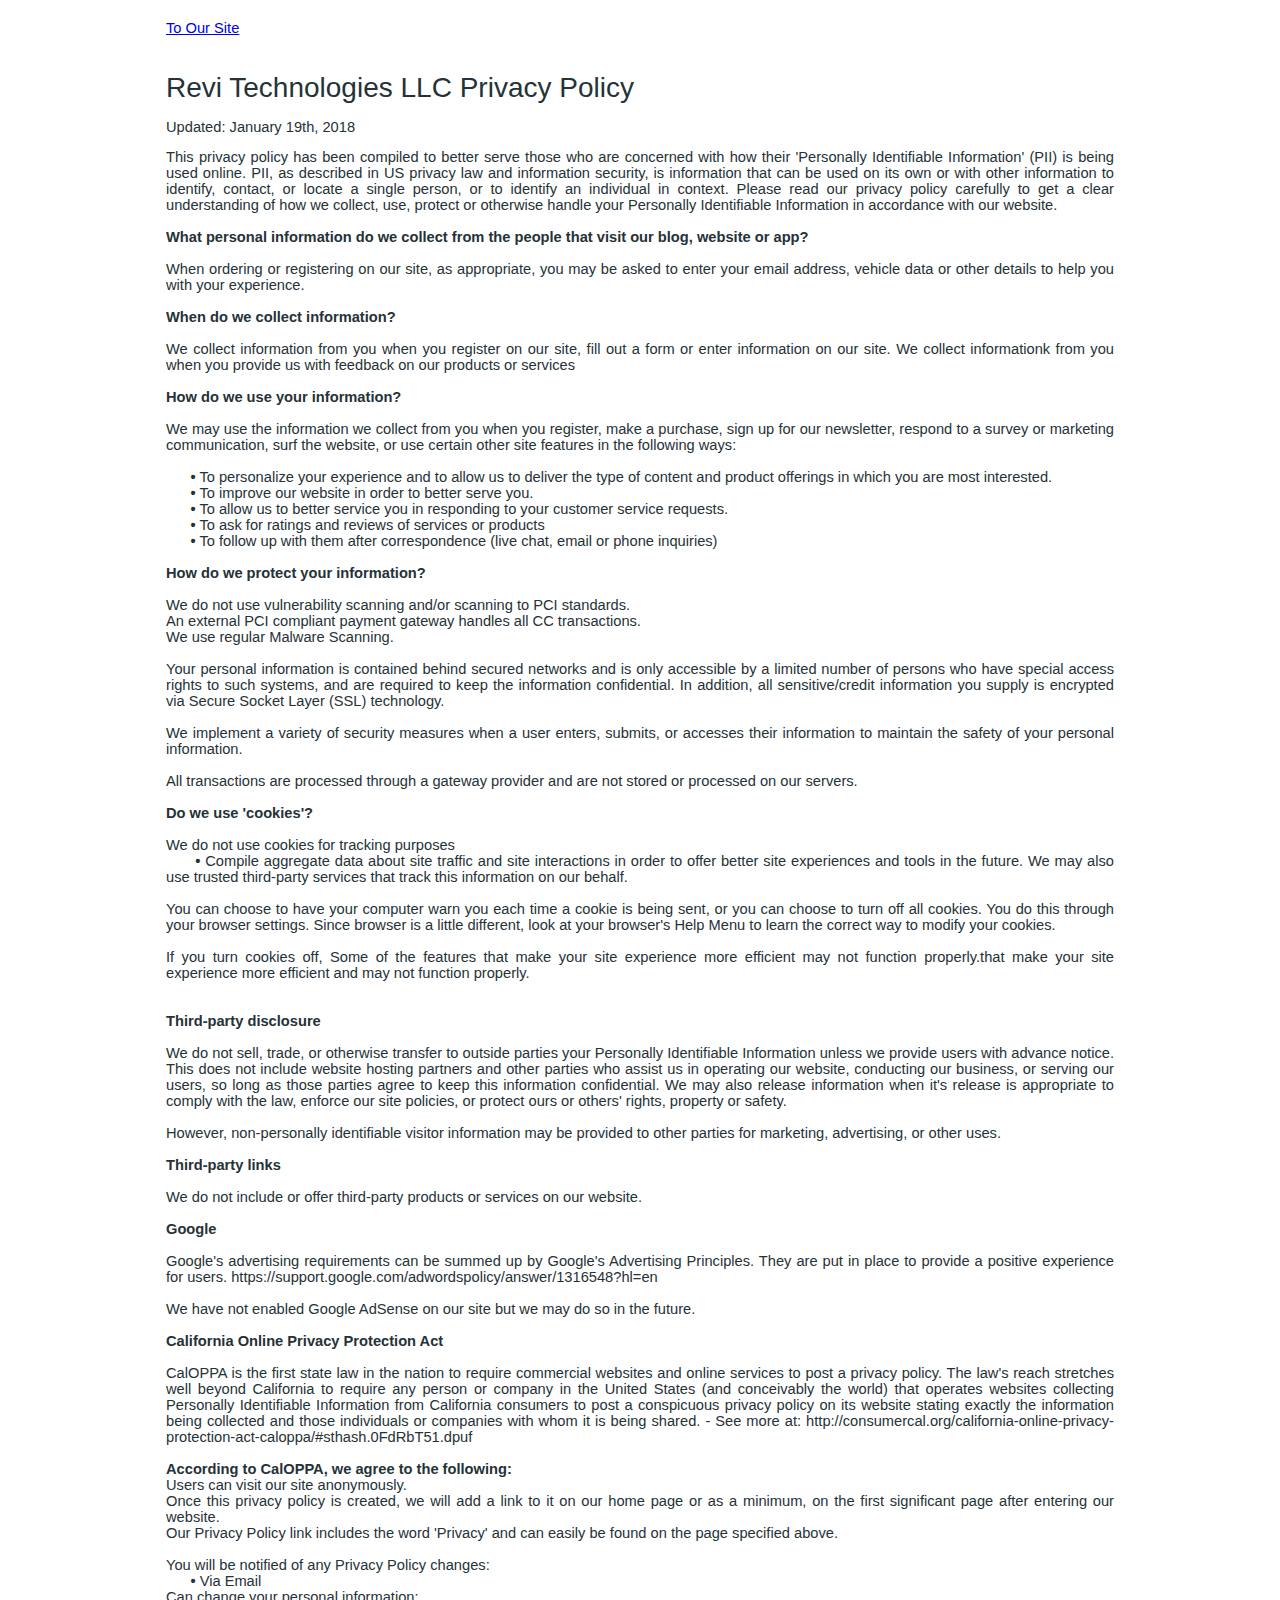
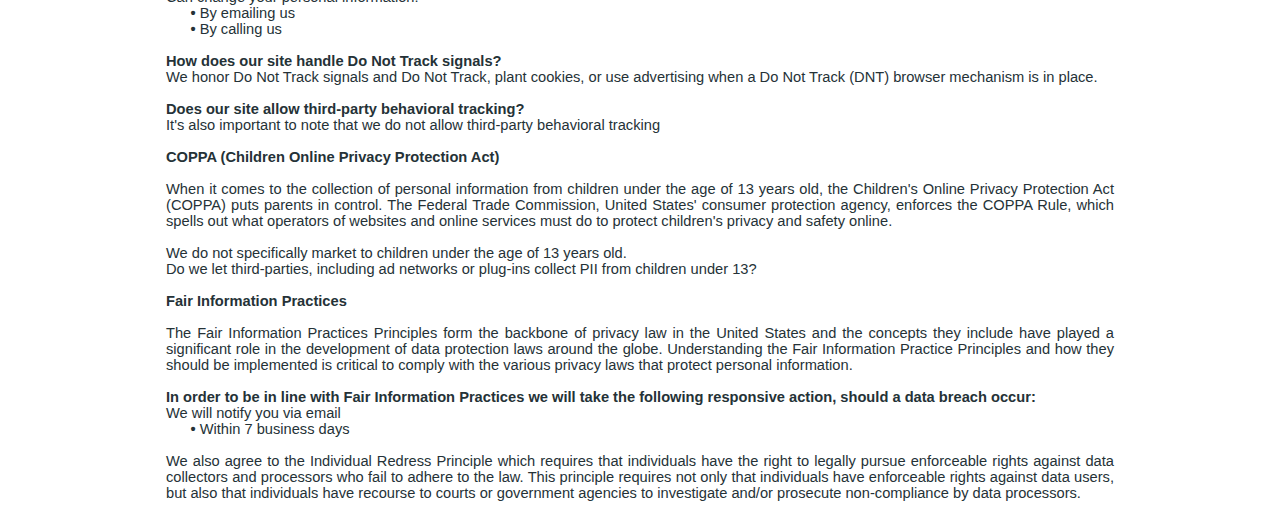
==== privacy/index.html @ 56ca76a8 "Moved privacy to a separate folder structure" ====
<!DOCTYPE html>
<html>
	<head>
    <meta name="viewport" content='width=device-width, initial-scale=1, viewport-fit=cover'>
    <meta http-equiv="Content-Type" content="text/html; charset=utf-8" />
    <link rel="icon" type="image/png" href="src/favicon.ico">
    <title>Our Privacy Policy - Revi Technologies LLC</title>
    <meta name="description" content="A student-founded company operating in Santa Cruz, California that aims to build solutions to the world's data aggregation and visualization problems.">
    <meta prefix="image" property="image" content="./src/preview.png">
    <meta name="author" content="Elton C. Rego">

    <meta name="theme-color" content="#9FD356">
<style>

  html {
    vertical-align: baseline;
    margin: 0px;
    padding: 0px;
    overflow-x: hidden;
  }

  body {
  	font-family: 'Nunito', sans-serif;
  	font-size: 15pt;
  	color: #253237;

    display: flex;
    flex-direction: column;
    justify-content: center;
    align-items: center;
  }

  main {
    width: 75%;
  }

  #ppBody {
    font-family: 'Nunito', sans-serif;
    font-size: 11pt;
    width: 100%;
    margin: 0 auto;
    text-align: justify;
  }

  #ppHeader {
    font-family: 'Nunito', sans-serif;
    font-size: 21pt;
    width: 100%;
    margin: 0 auto;
  }
</style>
</head>
<body>
  <main>
  <div id='ppHeader'>
    <a href="https://revi.tech" style="font-size: 11pt;">To Our Site</a><br><br>
    Revi Technologies LLC Privacy Policy
    <p style="font-size: 11pt">Updated: January 19th, 2018</p>
  </div>
  <div id='ppBody'>
    <div class='ppConsistencies'>
      <div class='innerText'>
        This privacy policy has been compiled to better serve those who are concerned with how their 'Personally Identifiable Information' (PII) is being used online. PII, as described in US privacy law and information security, is information that can be used
        on its own or with other information to identify, contact, or locate a single person, or to identify an individual in context. Please read our privacy policy carefully to get a clear understanding of how we collect, use, protect or otherwise handle
        your Personally Identifiable Information in accordance with our website.<br>
      </div>
      <span id='infoCo'>
      </span>
      <br>
      <div class='grayText'>
        <strong>What personal information do we collect from the people that visit our blog, website or app?</strong>
      </div>
      <br/>
      <div class='innerText'>
        When ordering or registering on our site, as appropriate, you may be asked to enter your email address, vehicle data or other details to help you with your experience.
      </div>
      <br>
      <div class='grayText'>
        <strong>When do we collect information?</strong>
      </div>
      <br />
      <div class='innerText'>
        We collect information from you when you register on our site, fill out a form or enter information on our site.
        We collect informationk from you when you provide us with feedback on our products or services
      </div>
      <span id='infoUs'>
          </span>
      <br>
      <div class='grayText'>
        <strong>How do we use your information? </strong>
      </div>
      <br />
      <div class='innerText'> We may use the information we collect from you when you register, make a purchase, sign up for our newsletter, respond to a survey or marketing communication, surf the website, or use certain other site features in the following ways:<br><br>
      </div>
      <div class='innerText'>&nbsp;&nbsp;&nbsp;&nbsp;&nbsp;
        <strong>&bull;</strong> To personalize your experience and to allow us to deliver the type of content and product offerings in which you are most interested.
      </div>
      <div class='innerText'>&nbsp;&nbsp;&nbsp;&nbsp;&nbsp;
        <strong>&bull;</strong> To improve our website in order to better serve you.
      </div>
      <div class='innerText'>&nbsp;&nbsp;&nbsp;&nbsp;&nbsp;
        <strong>&bull;</strong> To allow us to better service you in responding to your customer service requests.
      </div>
      <div class='innerText'>&nbsp;&nbsp;&nbsp;&nbsp;&nbsp;
        <strong>&bull;</strong> To ask for ratings and reviews of services or products
      </div>
      <div class='innerText'>&nbsp;&nbsp;&nbsp;&nbsp;&nbsp;
        <strong>&bull;</strong> To follow up with them after correspondence (live chat, email or phone inquiries)
      </div>
      <span id='infoPro'></span>
      <br>
      <div class='grayText'>
        <strong>How do we protect your information?</strong>
      </div>
      <br />
      <div class='innerText'>We do not use vulnerability scanning and/or scanning to PCI standards.</div>
      <div class='innerText'>An external PCI compliant payment gateway handles all CC transactions.</div>
      <div class='innerText'>We use regular Malware Scanning.<br><br></div>
      <div class='innerText'>Your personal information is contained behind secured networks and is only accessible by a limited number of persons who have special access rights to such systems, and are required to keep the information confidential. In addition, all sensitive/credit
        information you supply is encrypted via Secure Socket Layer (SSL) technology. </div>
      <br>
      <div class='innerText'>We implement a variety of security measures when a user enters, submits, or accesses their information to maintain the safety of your personal information.</div>
      <br>
      <div class='innerText'>All transactions are processed through a gateway provider and are not stored or processed on our servers.</div><span id='coUs'></span><br>
      <div class='grayText'><strong>Do we use 'cookies'?</strong></div><br />
      <div class='innerText'>We do not use cookies for tracking purposes </div>
      <div class='innerText'>&nbsp;&nbsp;&nbsp;&nbsp;&nbsp; <strong>&bull;</strong> Compile aggregate data about site traffic and site interactions in order to offer better site experiences and tools in the future. We may also use trusted third-party services that track this
        information on our behalf.</div>
      <div class='innerText'><br>You can choose to have your computer warn you each time a cookie is being sent, or you can choose to turn off all cookies. You do this through your browser settings. Since browser is a little different, look at your browser's Help Menu to learn
        the correct way to modify your cookies.<br></div><br>
      <div class='innerText'>If you turn cookies off, Some of the features that make your site experience more efficient may not function properly.that make your site experience more efficient and may not function properly.</div><br><span id='trDi'></span><br>
      <div class='grayText'><strong>Third-party disclosure</strong></div><br />
      <div class='innerText'>We do not sell, trade, or otherwise transfer to outside parties your Personally Identifiable Information unless we provide users with advance notice. This does not include website hosting partners and other parties who assist us in operating our
        website, conducting our business, or serving our users, so long as those parties agree to keep this information confidential. We may also release information when it's release is appropriate to comply with the law, enforce our site policies, or
        protect ours or others' rights, property or safety. <br><br> However, non-personally identifiable visitor information may be provided to other parties for marketing, advertising, or other uses. </div><span id='trLi'></span><br>
      <div class='grayText'><strong>Third-party links</strong></div><br />
      <div class='innerText'>We do not include or offer third-party products or services on our website.</div><span id='gooAd'></span><br>
      <div class='blueText'><strong>Google</strong></div><br />
      <div class='innerText'>Google's advertising requirements can be summed up by Google's Advertising Principles. They are put in place to provide a positive experience for users. https://support.google.com/adwordspolicy/answer/1316548?hl=en <br><br></div>
      <div class='innerText'>We have not enabled Google AdSense on our site but we may do so in the future.</div><span id='calOppa'></span><br>
      <div class='blueText'><strong>California Online Privacy Protection Act</strong></div><br />
      <div class='innerText'>CalOPPA is the first state law in the nation to require commercial websites and online services to post a privacy policy. The law's reach stretches well beyond California to require any person or company in the United States (and conceivably the
        world) that operates websites collecting Personally Identifiable Information from California consumers to post a conspicuous privacy policy on its website stating exactly the information being collected and those individuals or companies with
        whom it is being shared. - See more at: http://consumercal.org/california-online-privacy-protection-act-caloppa/#sthash.0FdRbT51.dpuf<br></div>
      <div class='innerText'><br><strong>According to CalOPPA, we agree to the following:</strong><br></div>
      <div class='innerText'>Users can visit our site anonymously.</div>
      <div class='innerText'>Once this privacy policy is created, we will add a link to it on our home page or as a minimum, on the first significant page after entering our website.<br></div>
      <div class='innerText'>Our Privacy Policy link includes the word 'Privacy' and can easily be found on the page specified above.</div>
      <div class='innerText'><br>You will be notified of any Privacy Policy changes:</div>
      <div class='innerText'>&nbsp;&nbsp;&nbsp;&nbsp;&nbsp; <strong>&bull;</strong> Via Email</div>
      <div class='innerText'>Can change your personal information:</div>
      <div class='innerText'>&nbsp;&nbsp;&nbsp;&nbsp;&nbsp; <strong>&bull;</strong> By emailing us</div>
      <div class='innerText'>&nbsp;&nbsp;&nbsp;&nbsp;&nbsp; <strong>&bull;</strong> By calling us</div>
      <div class='innerText'><br><strong>How does our site handle Do Not Track signals?</strong><br></div>
      <div class='innerText'>We honor Do Not Track signals and Do Not Track, plant cookies, or use advertising when a Do Not Track (DNT) browser mechanism is in place. </div>
      <div class='innerText'><br><strong>Does our site allow third-party behavioral tracking?</strong><br></div>
      <div class='innerText'>It's also important to note that we do not allow third-party behavioral tracking</div><span id='coppAct'></span><br>
      <div class='blueText'><strong>COPPA (Children Online Privacy Protection Act)</strong></div><br />
      <div class='innerText'>When it comes to the collection of personal information from children under the age of 13 years old, the Children's Online Privacy Protection Act (COPPA) puts parents in control. The Federal Trade Commission, United States' consumer protection agency,
        enforces the COPPA Rule, which spells out what operators of websites and online services must do to protect children's privacy and safety online.<br><br></div>
      <div class='innerText'>We do not specifically market to children under the age of 13 years old.</div>
      <div class='innerText'>Do we let third-parties, including ad networks or plug-ins collect PII from children under 13?</div><span id='ftcFip'></span><br>
      <div class='blueText'><strong>Fair Information Practices</strong></div><br />
      <div class='innerText'>The Fair Information Practices Principles form the backbone of privacy law in the United States and the concepts they include have played a significant role in the development of data protection laws around the globe. Understanding the Fair Information
        Practice Principles and how they should be implemented is critical to comply with the various privacy laws that protect personal information.<br><br></div>
      <div class='innerText'><strong>In order to be in line with Fair Information Practices we will take the following responsive action, should a data breach occur:</strong></div>
      <div class='innerText'>We will notify you via email</div>
      <div class='innerText'>&nbsp;&nbsp;&nbsp;&nbsp;&nbsp; <strong>&bull;</strong> Within 7 business days</div>
      <div class='innerText'><br>We also agree to the Individual Redress Principle which requires that individuals have the right to legally pursue enforceable rights against data collectors and processors who fail to adhere to the law. This principle requires not only that
        individuals have enforceable rights against data users, but also that individuals have recourse to courts or government agencies to investigate and/or prosecute non-compliance by data processors.</div>
    </div>
  </main>
</body>
</html>
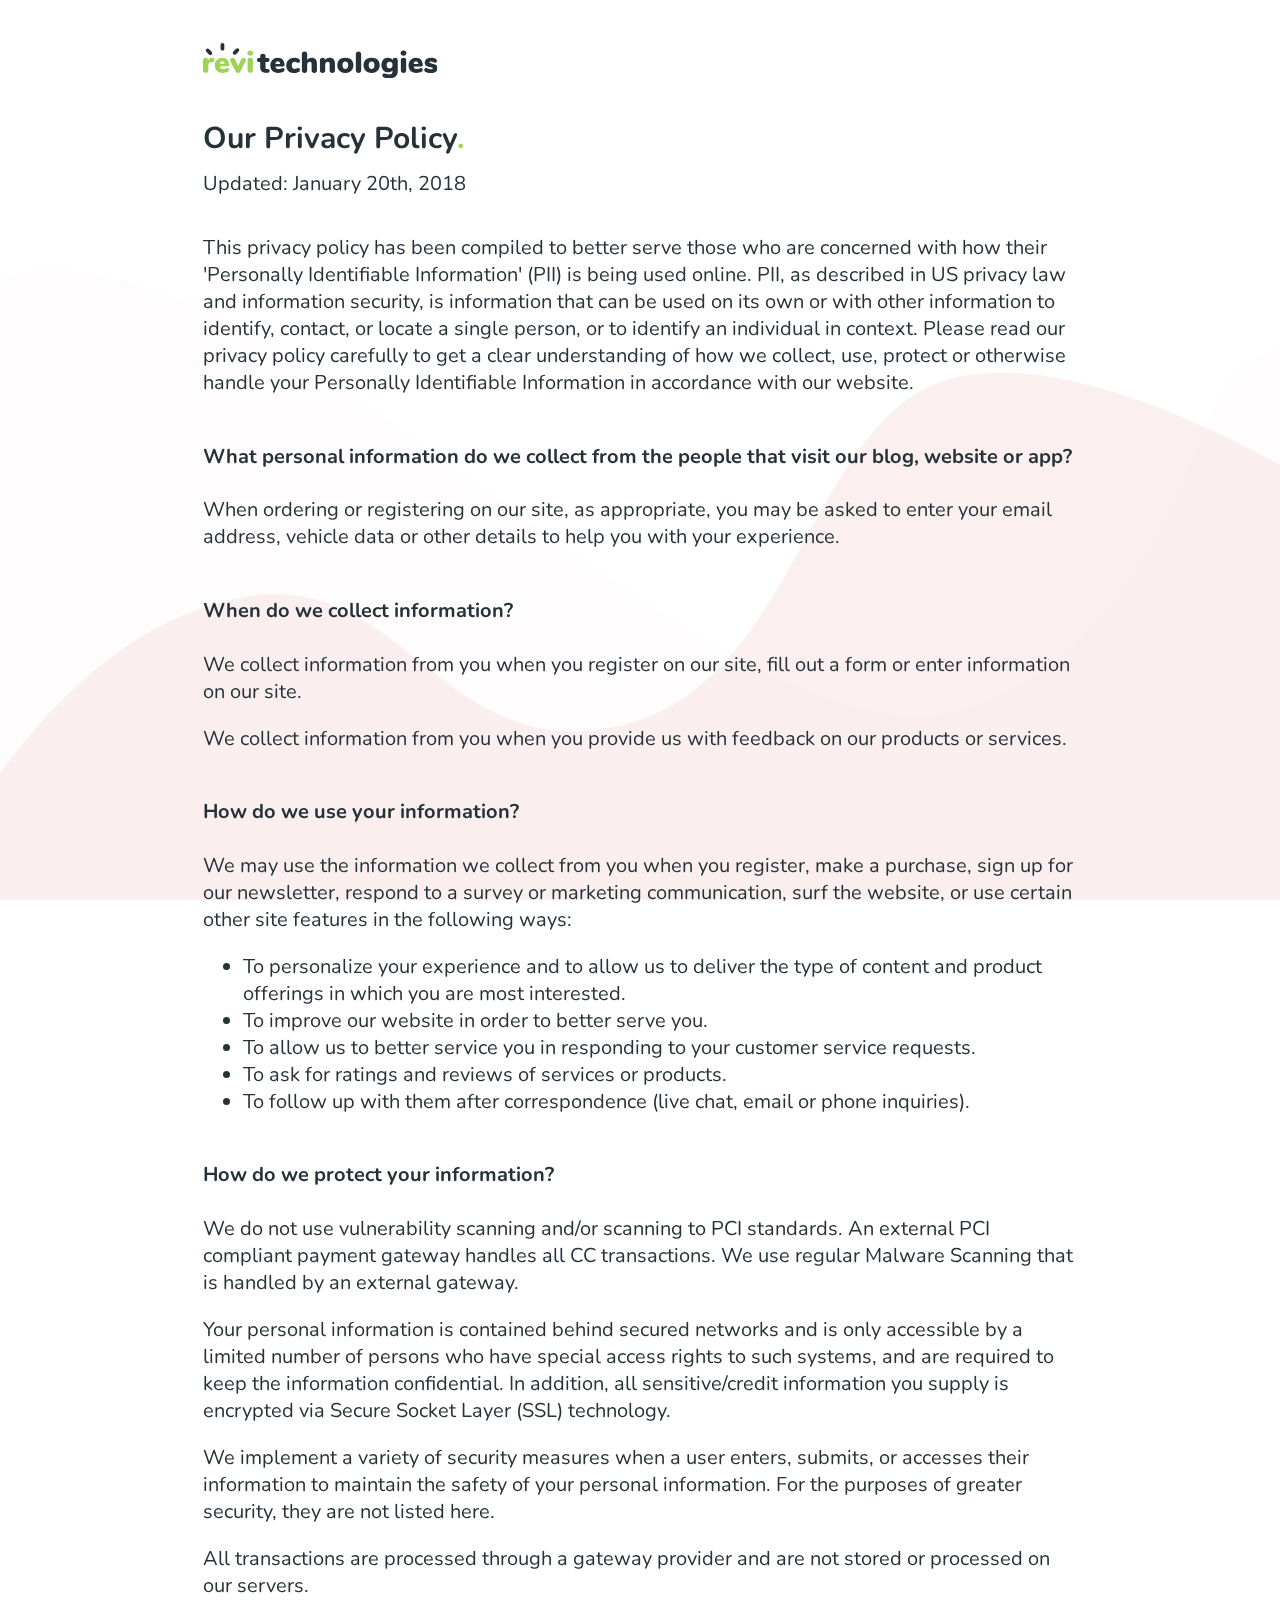
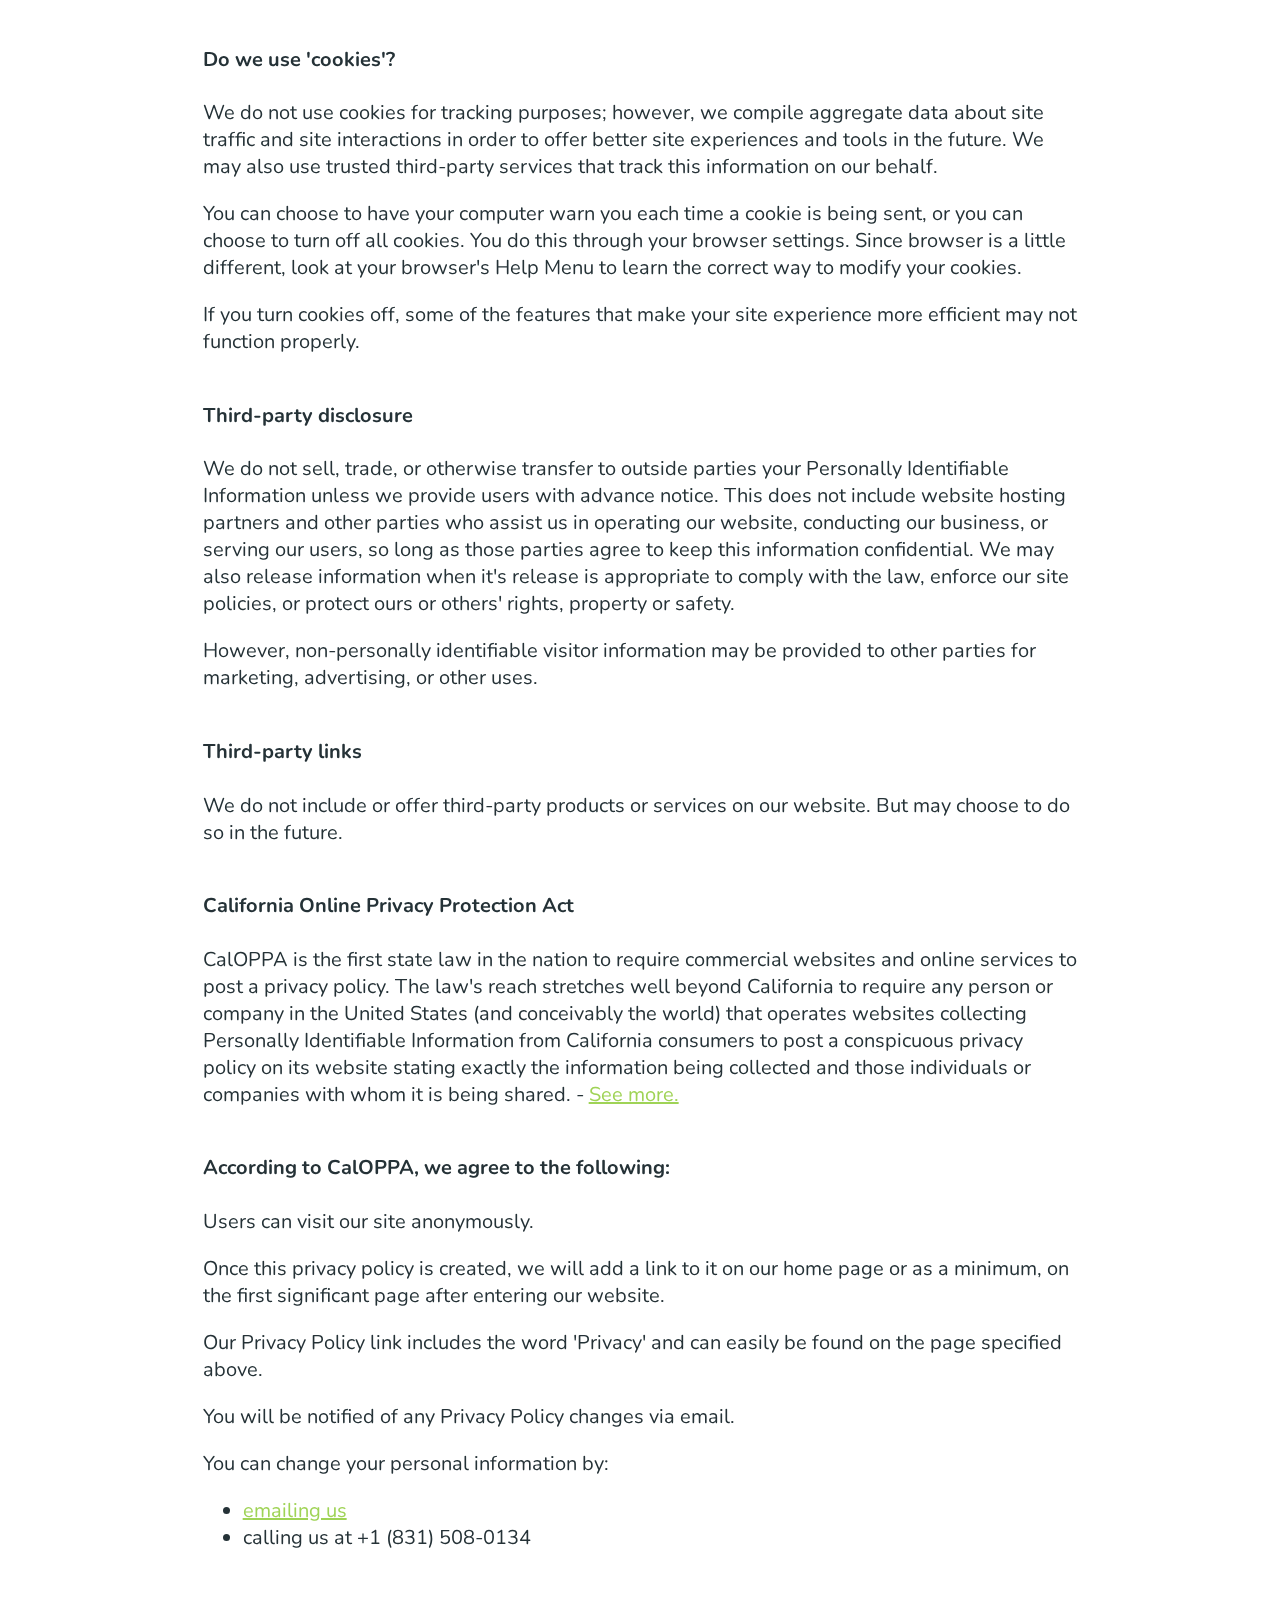
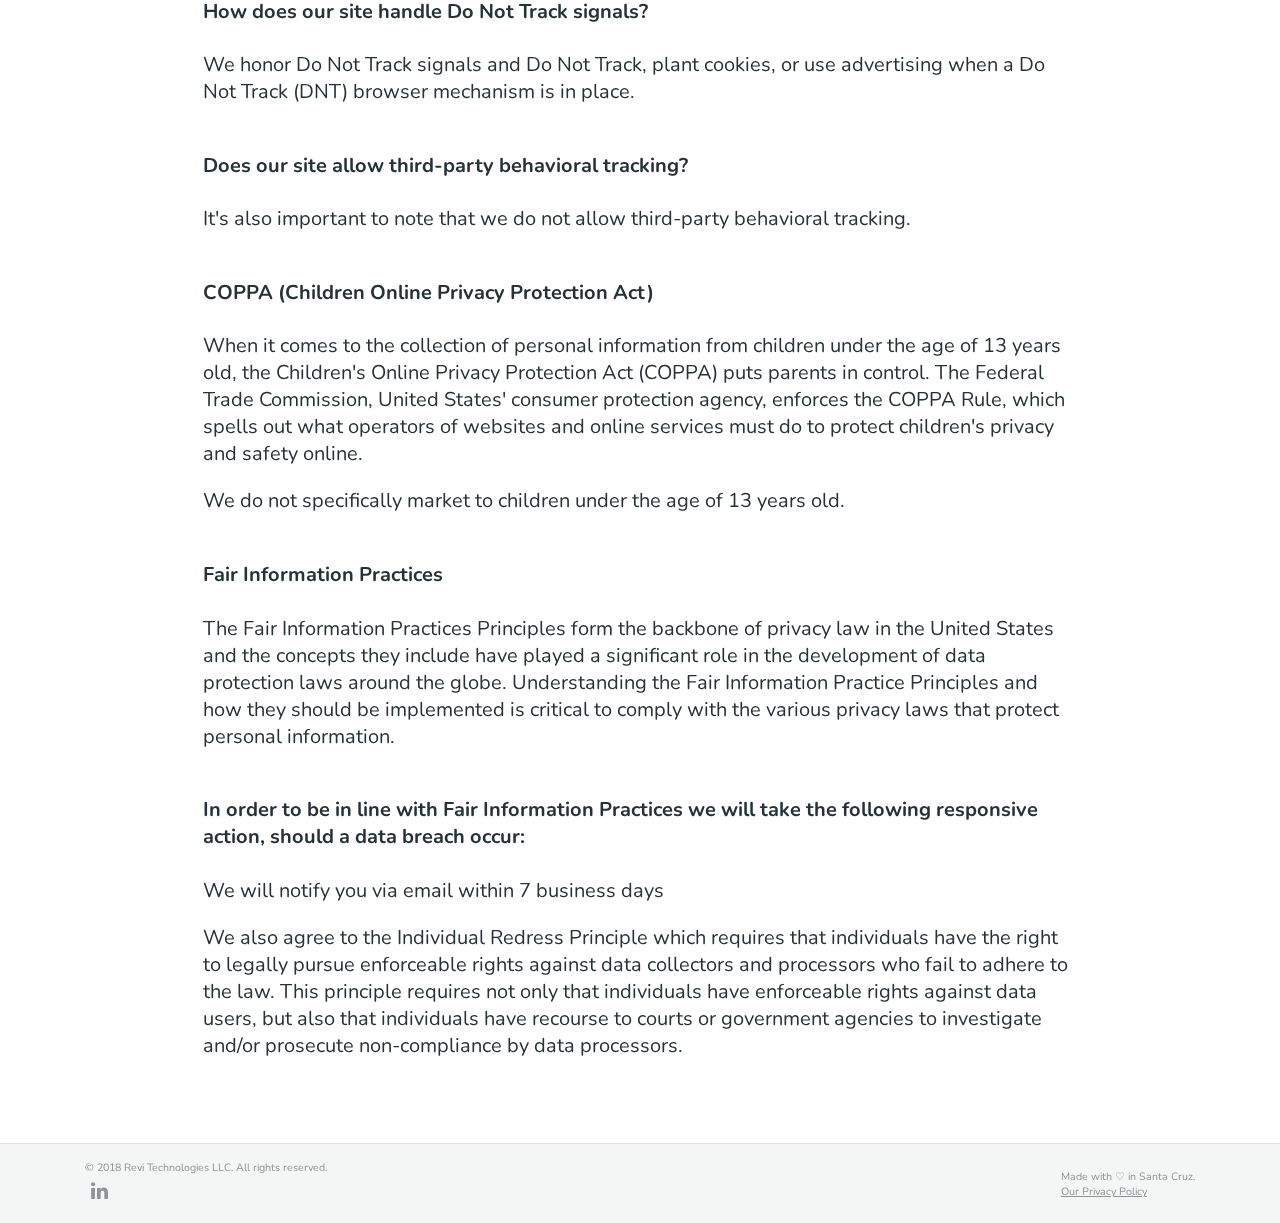
==== commit 78013472: "Updated privacy policy" ====
--- a/privacy/index.html
+++ b/privacy/index.html
@@ -1,174 +1,151 @@
 <!DOCTYPE html>
 <html>
 	<head>
-    <meta name="viewport" content='width=device-width, initial-scale=1, viewport-fit=cover'>
+
+
+
+		<link href="https://fonts.googleapis.com/css?family=Nunito:400,900" rel="stylesheet">
+    <link rel="stylesheet" href="https://cdnjs.cloudflare.com/ajax/libs/font-awesome/4.7.0/css/font-awesome.min.css">
+		<link rel = "stylesheet" type = "text/css" href = "./styles.css" />
+
+		<meta name="viewport" content='width=device-width, initial-scale=1, viewport-fit=cover'>
     <meta http-equiv="Content-Type" content="text/html; charset=utf-8" />
-    <link rel="icon" type="image/png" href="src/favicon.ico">
-    <title>Our Privacy Policy - Revi Technologies LLC</title>
+    <link rel="icon" type="image/png" href="./../src/favicon.ico">
+    <title>Revi Technologies LLC</title>
     <meta name="description" content="A student-founded company operating in Santa Cruz, California that aims to build solutions to the world's data aggregation and visualization problems.">
-    <meta prefix="image" property="image" content="./src/preview.png">
+    <meta prefix="image" property="image" content="./src/privacy_preview.png">
     <meta name="author" content="Elton C. Rego">
 
     <meta name="theme-color" content="#9FD356">
-<style>
 
-  html {
-    vertical-align: baseline;
-    margin: 0px;
-    padding: 0px;
-    overflow-x: hidden;
-  }
-
-  body {
-  	font-family: 'Nunito', sans-serif;
-  	font-size: 15pt;
-  	color: #253237;
-
-    display: flex;
-    flex-direction: column;
-    justify-content: center;
-    align-items: center;
-  }
-
-  main {
-    width: 75%;
-  }
-
-  #ppBody {
-    font-family: 'Nunito', sans-serif;
-    font-size: 11pt;
-    width: 100%;
-    margin: 0 auto;
-    text-align: justify;
-  }
-
-  #ppHeader {
-    font-family: 'Nunito', sans-serif;
-    font-size: 21pt;
-    width: 100%;
-    margin: 0 auto;
-  }
-</style>
-</head>
-<body>
-  <main>
-  <div id='ppHeader'>
-    <a href="https://revi.tech" style="font-size: 11pt;">To Our Site</a><br><br>
-    Revi Technologies LLC Privacy Policy
-    <p style="font-size: 11pt">Updated: January 19th, 2018</p>
-  </div>
-  <div id='ppBody'>
-    <div class='ppConsistencies'>
-      <div class='innerText'>
-        This privacy policy has been compiled to better serve those who are concerned with how their 'Personally Identifiable Information' (PII) is being used online. PII, as described in US privacy law and information security, is information that can be used
-        on its own or with other information to identify, contact, or locate a single person, or to identify an individual in context. Please read our privacy policy carefully to get a clear understanding of how we collect, use, protect or otherwise handle
-        your Personally Identifiable Information in accordance with our website.<br>
+	</head>
+	<body style="margin: 0;">
+    <div id="bg"></div>
+    <main class="full">
+      <div id="header">
+        <a class="site-logo-link" href="https://revi.tech">
+          <svg class="site-logo" width="3935px" height="593px" viewBox="0 0 3935 593" version="1.1" xmlns="http://www.w3.org/2000/svg" xmlns:xlink="http://www.w3.org/1999/xlink">
+              <g id="companylogofullv2" stroke="none" stroke-width="1" fill="none" fill-rule="evenodd" transform="translate(-70.000000, -216.000000)">
+                  <g id="Group" transform="translate(70.000000, 216.000000)">
+                      <path d="M1117,468 C1117,479.666725 1112.50005,488.333305 1103.5,494 C1094.49995,499.666695 1081.66675,502.000005 1065,501 L1051,500 C1020.99985,497.666655 998.250078,488.583412 982.75,472.75 C967.249923,456.916587 959.5,434.833475 959.5,406.5 L959.5,318 L945,318 C918.3332,318 905,307.00011 905,285 C905,263.333225 918.3332,252.5 945,252.5 L959.5,252.5 L959.5,220 C959.5,207.33327 963.49996,197.250037 971.5,189.75 C979.50004,182.249963 990.333265,178.5 1004,178.5 C1017.66674,178.5 1028.49996,182.249963 1036.5,189.75 C1044.50004,197.250037 1048.5,207.33327 1048.5,220 L1048.5,252.5 L1076,252.5 C1102.6668,252.5 1116,263.333225 1116,285 C1116,307.00011 1102.6668,318 1076,318 L1048.5,318 L1048.5,414 C1048.5,420.333365 1050.41665,425.666645 1054.25,430 C1058.08335,434.333355 1062.99997,436.666665 1069,437 L1083.5,438 C1105.83344,439.33334 1117,449.33324 1117,468 Z M1359.25,428.5 C1364.08336,434.50003 1366.5,442.333285 1366.5,452 C1366.5,465.3334 1360.00006,475.499965 1347,482.5 C1335.66661,488.166695 1322.25008,492.916647 1306.75,496.75 C1291.24992,500.583353 1277.00006,502.5 1264,502.5 C1236.66653,502.5 1212.83344,497.333385 1192.5,487 C1172.16656,476.666615 1156.50005,461.83343 1145.5,442.5 C1134.49995,423.16657 1129,400.50013 1129,374.5 C1129,349.83321 1134.24995,327.750097 1144.75,308.25 C1155.25005,288.749903 1169.91657,273.583388 1188.75,262.75 C1207.58343,251.916612 1228.83322,246.5 1252.5,246.5 C1275.50012,246.5 1295.66658,251.49995 1313,261.5 C1330.33342,271.50005 1343.74995,285.666575 1353.25,304 C1362.75005,322.333425 1367.5,343.83321 1367.5,368.5 C1367.5,376.166705 1365.75002,382.083312 1362.25,386.25 C1358.74998,390.416688 1353.6667,392.5 1347,392.5 L1215,392.5 C1217.33335,408.50008 1222.49996,419.999965 1230.5,427 C1238.50004,434.000035 1250.33326,437.5 1266,437.5 C1274.33337,437.5 1281.99996,436.583343 1289,434.75 C1296.00004,432.916657 1303.83329,430.33335 1312.5,427 C1317.50003,424.99999 1322.41664,423.250008 1327.25,421.75 C1332.08336,420.249992 1336.49998,419.5 1340.5,419.5 C1348.16671,419.5 1354.41664,422.49997 1359.25,428.5 Z M1227,317.75 C1219.99996,325.250037 1215.83334,336.166595 1214.5,350.5 L1293,350.5 C1290.99999,321.16652 1278.33345,306.5 1255,306.5 C1243.33327,306.5 1234.00004,310.249963 1227,317.75 Z M1431.5,468.5 C1408.16655,445.83322 1396.5,415.000195 1396.5,376 C1396.5,350.333205 1402.16661,327.666765 1413.5,308 C1424.83339,288.333235 1440.7499,273.16672 1461.25,262.5 C1481.7501,251.83328 1505.16653,246.5 1531.5,246.5 C1545.50007,246.5 1559.49993,248.333315 1573.5,252 C1587.50007,255.666685 1599.83328,260.8333 1610.5,267.5 C1620.83338,273.833365 1626,283.499935 1626,296.5 C1626,306.833385 1623.58336,315.249968 1618.75,321.75 C1613.91664,328.250032 1607.66671,331.5 1600,331.5 C1594.99997,331.5 1590.16669,330.750007 1585.5,329.25 C1580.83331,327.749993 1575.66669,325.500015 1570,322.5 C1563.3333,319.499985 1557.66669,317.250007 1553,315.75 C1548.33331,314.249993 1543.16669,313.5 1537.5,313.5 C1504.49984,313.5 1488,333.666465 1488,374 C1488,394.0001 1492.24996,409.249947 1500.75,419.75 C1509.25004,430.250053 1521.49992,435.5 1537.5,435.5 C1543.16669,435.5 1548.41664,434.750008 1553.25,433.25 C1558.08336,431.749992 1563.49997,429.500015 1569.5,426.5 C1576.1667,423.499985 1581.58331,421.250008 1585.75,419.75 C1589.91669,418.249992 1594.49997,417.5 1599.5,417.5 C1607.16671,417.5 1613.41664,420.749967 1618.25,427.25 C1623.08336,433.750032 1625.5,442.166615 1625.5,452.5 C1625.5,458.833365 1624.16668,464.583308 1621.5,469.75 C1618.83332,474.916692 1615.16669,478.83332 1610.5,481.5 C1587.49988,495.50007 1559.50016,502.5 1526.5,502.5 C1486.4998,502.5 1454.83345,491.16678 1431.5,468.5 Z M1889.5,272.75 C1903.50007,290.250087 1910.5,316.833155 1910.5,352.5 L1910.5,460.5 C1910.5,473.16673 1906.50004,483.16663 1898.5,490.5 C1890.49996,497.83337 1879.66674,501.5 1866,501.5 C1852.33327,501.5 1841.50004,497.83337 1833.5,490.5 C1825.49996,483.16663 1821.5,473.16673 1821.5,460.5 L1821.5,350.5 C1821.5,326.49988 1811.16677,314.5 1790.5,314.5 C1777.1666,314.5 1766.58337,318.749957 1758.75,327.25 C1750.91663,335.750043 1747,347.166595 1747,361.5 L1747,460.5 C1747,473.16673 1743.00004,483.16663 1735,490.5 C1726.99996,497.83337 1716.16674,501.5 1702.5,501.5 C1688.83327,501.5 1678.00004,497.83337 1670,490.5 C1661.99996,483.16663 1658,473.16673 1658,460.5 L1658,183.5 C1658,171.833275 1662.16663,162.250037 1670.5,154.75 C1678.83338,147.249963 1689.83327,143.5 1703.5,143.5 C1716.50007,143.5 1726.99996,146.999965 1735,154 C1743.00004,161.000035 1747,170.333275 1747,182 L1747,282 C1756.00005,270.333275 1767.1666,261.50003 1780.5,255.5 C1793.8334,249.49997 1808.83325,246.5 1825.5,246.5 C1854.16681,246.5 1875.49993,255.249912 1889.5,272.75 Z M2191.5,272.75 C2205.83341,290.250087 2213,316.833155 2213,352.5 L2213,460.5 C2213,473.16673 2209.00004,483.16663 2201,490.5 C2192.99996,497.83337 2182.16673,501.5 2168.5,501.5 C2154.83327,501.5 2144.00004,497.83337 2136,490.5 C2127.99996,483.16663 2124,473.16673 2124,460.5 L2124,356.5 C2124,341.83326 2121.41669,331.1667 2116.25,324.5 C2111.08331,317.8333 2103.33338,314.5 2093,314.5 C2079.6666,314.5 2069.08337,318.749957 2061.25,327.25 C2053.41663,335.750043 2049.5,347.166595 2049.5,361.5 L2049.5,460.5 C2049.5,473.16673 2045.50004,483.16663 2037.5,490.5 C2029.49996,497.83337 2018.66674,501.5 2005,501.5 C1991.33327,501.5 1980.50004,497.83337 1972.5,490.5 C1964.49996,483.16663 1960.5,473.16673 1960.5,460.5 L1960.5,287.5 C1960.5,275.833275 1964.66663,266.250038 1973,258.75 C1981.33338,251.249962 1992.1666,247.5 2005.5,247.5 C2018.16673,247.5 2028.24996,250.999965 2035.75,258 C2043.25004,265.000035 2047,274.16661 2047,285.5 C2055.66671,272.83327 2066.83327,263.1667 2080.5,256.5 C2094.16673,249.8333 2109.33325,246.5 2126,246.5 C2155.33348,246.5 2177.16659,255.249912 2191.5,272.75 Z M2315.75,486.75 C2295.2499,476.249947 2279.41672,461.33343 2268.25,442 C2257.08328,422.66657 2251.5,400.00013 2251.5,374 C2251.5,347.99987 2257.08328,325.416763 2268.25,306.25 C2279.41672,287.083237 2295.16657,272.333385 2315.5,262 C2335.83344,251.666615 2359.66653,246.5 2387,246.5 C2414.33347,246.5 2438.16657,251.666615 2458.5,262 C2478.83344,272.333385 2494.58328,287.083237 2505.75,306.25 C2516.91672,325.416763 2522.5,347.99987 2522.5,374 C2522.5,400.00013 2516.91672,422.66657 2505.75,442 C2494.58328,461.33343 2478.83344,476.249947 2458.5,486.75 C2438.16657,497.250053 2414.33347,502.5 2387,502.5 C2359.99986,502.5 2336.2501,497.250053 2315.75,486.75 Z M2434.5,374 C2434.5,332.66646 2418.66683,312 2387,312 C2355.33317,312 2339.5,332.66646 2339.5,374 C2339.5,415.33354 2355.33317,436 2387,436 C2418.66683,436 2434.5,415.33354 2434.5,374 Z M2575.75,491.25 C2567.24996,484.416632 2563,474.166735 2563,460.5 L2563,185 C2563,171.333265 2567.24996,161.000035 2575.75,154 C2584.25004,146.999965 2594.83327,143.5 2607.5,143.5 C2620.16673,143.5 2630.74996,146.999965 2639.25,154 C2647.75004,161.000035 2652,171.333265 2652,185 L2652,460.5 C2652,474.166735 2647.75004,484.416632 2639.25,491.25 C2630.74996,498.083368 2620.16673,501.5 2607.5,501.5 C2594.83327,501.5 2584.25004,498.083368 2575.75,491.25 Z M2756.25,486.75 C2735.7499,476.249947 2719.91672,461.33343 2708.75,442 C2697.58328,422.66657 2692,400.00013 2692,374 C2692,347.99987 2697.58328,325.416763 2708.75,306.25 C2719.91672,287.083237 2735.66657,272.333385 2756,262 C2776.33344,251.666615 2800.16653,246.5 2827.5,246.5 C2854.83347,246.5 2878.66657,251.666615 2899,262 C2919.33344,272.333385 2935.08328,287.083237 2946.25,306.25 C2957.41672,325.416763 2963,347.99987 2963,374 C2963,400.00013 2957.41672,422.66657 2946.25,442 C2935.08328,461.33343 2919.33344,476.249947 2899,486.75 C2878.66657,497.250053 2854.83347,502.5 2827.5,502.5 C2800.49986,502.5 2776.7501,497.250053 2756.25,486.75 Z M2875,374 C2875,332.66646 2859.16683,312 2827.5,312 C2795.83317,312 2780,332.66646 2780,374 C2780,415.33354 2795.83317,436 2827.5,436 C2859.16683,436 2875,415.33354 2875,374 Z M3254,258.75 C3262.00004,266.250038 3266,276.166605 3266,288.5 L3266,468.5 C3266,509.16687 3253.75012,539.999895 3229.25,561 C3204.74988,582.000105 3168.83357,592.5 3121.5,592.5 C3103.16658,592.5 3085.83342,590.83335 3069.5,587.5 C3053.16658,584.16665 3039.33339,579.333365 3028,573 C3021.99997,569.66665 3017.25002,565.33336 3013.75,560 C3010.24998,554.66664 3008.5,548.6667 3008.5,542 C3008.5,532.333285 3010.91664,524.50003 3015.75,518.5 C3020.58336,512.49997 3026.83329,509.5 3034.5,509.5 C3040.50003,509.5 3051.33326,511.999975 3067,517 C3077.33338,520.33335 3086.49996,522.916657 3094.5,524.75 C3102.50004,526.583343 3110.66662,527.5 3119,527.5 C3139.33344,527.5 3154.24995,523.250043 3163.75,514.75 C3173.25005,506.249957 3178,492.833425 3178,474.5 L3178,455.5 C3170.66663,466.500055 3160.16674,475.249968 3146.5,481.75 C3132.83327,488.250032 3118.00008,491.5 3102,491.5 C3080.66656,491.5 3061.66675,486.50005 3045,476.5 C3028.33325,466.49995 3015.33338,452.250092 3006,433.75 C2996.66662,415.249908 2992,393.833455 2992,369.5 C2992,345.166545 2996.66662,323.66676 3006,305 C3015.33338,286.33324 3028.33325,271.916718 3045,261.75 C3061.66675,251.583282 3080.66656,246.5 3102,246.5 C3118.33342,246.5 3133.33327,249.8333 3147,256.5 C3160.66673,263.1667 3171.16663,272.333275 3178.5,284 C3179.16667,272.66661 3183.41663,263.750032 3191.25,257.25 C3199.08337,250.749968 3209.33327,247.5 3222,247.5 C3235.3334,247.5 3245.99996,251.249962 3254,258.75 Z M3165.5,410.5 C3174.16671,400.833285 3178.5,387.166755 3178.5,369.5 C3178.5,351.833245 3174.16671,338.00005 3165.5,328 C3156.83329,317.99995 3144.66674,313 3129,313 C3113.66659,313 3101.66671,317.916618 3093,327.75 C3084.33329,337.583382 3080,351.49991 3080,369.5 C3080,386.83342 3084.41662,400.416618 3093.25,410.25 C3102.08338,420.083382 3113.99993,425 3129,425 C3144.66674,425 3156.83329,420.166715 3165.5,410.5 Z M3330.75,491.25 C3322.24996,484.416632 3318,474.166735 3318,460.5 L3318,288.5 C3318,274.833265 3322.24996,264.583368 3330.75,257.75 C3339.25004,250.916632 3349.83327,247.5 3362.5,247.5 C3375.16673,247.5 3385.74996,250.916632 3394.25,257.75 C3402.75004,264.583368 3407,274.833265 3407,288.5 L3407,460.5 C3407,474.166735 3402.75004,484.416632 3394.25,491.25 C3385.74996,498.083368 3375.16673,501.5 3362.5,501.5 C3349.83327,501.5 3339.25004,498.083368 3330.75,491.25 Z M3326.75,200.75 C3317.91662,192.916628 3313.5,182.500065 3313.5,169.5 C3313.5,156.499935 3317.91662,146.166705 3326.75,138.5 C3335.58338,130.833295 3347.49993,127 3362.5,127 C3377.16674,127 3388.99996,130.833295 3398,138.5 C3407.00005,146.166705 3411.5,156.499935 3411.5,169.5 C3411.5,182.500065 3407.08338,192.916628 3398.25,200.75 C3389.41662,208.583372 3377.50008,212.5 3362.5,212.5 C3347.49993,212.5 3335.58338,208.583372 3326.75,200.75 Z M3677.25,428.5 C3682.08336,434.50003 3684.5,442.333285 3684.5,452 C3684.5,465.3334 3678.00007,475.499965 3665,482.5 C3653.66661,488.166695 3640.25008,492.916647 3624.75,496.75 C3609.24992,500.583353 3595.00007,502.5 3582,502.5 C3554.66653,502.5 3530.83344,497.333385 3510.5,487 C3490.16656,476.666615 3474.50005,461.83343 3463.5,442.5 C3452.49995,423.16657 3447,400.50013 3447,374.5 C3447,349.83321 3452.24995,327.750097 3462.75,308.25 C3473.25005,288.749903 3487.91657,273.583388 3506.75,262.75 C3525.58343,251.916612 3546.83322,246.5 3570.5,246.5 C3593.50011,246.5 3613.66658,251.49995 3631,261.5 C3648.33342,271.50005 3661.74995,285.666575 3671.25,304 C3680.75005,322.333425 3685.5,343.83321 3685.5,368.5 C3685.5,376.166705 3683.75002,382.083312 3680.25,386.25 C3676.74998,390.416688 3671.6667,392.5 3665,392.5 L3533,392.5 C3535.33335,408.50008 3540.49996,419.999965 3548.5,427 C3556.50004,434.000035 3568.33326,437.5 3584,437.5 C3592.33338,437.5 3599.99996,436.583343 3607,434.75 C3614.00004,432.916657 3621.83329,430.33335 3630.5,427 C3635.50002,424.99999 3640.41664,423.250008 3645.25,421.75 C3650.08336,420.249992 3654.49998,419.5 3658.5,419.5 C3666.16671,419.5 3672.41664,422.49997 3677.25,428.5 Z M3545,317.75 C3537.99997,325.250037 3533.83334,336.166595 3532.5,350.5 L3611,350.5 C3608.99999,321.16652 3596.33345,306.5 3573,306.5 C3561.33328,306.5 3552.00004,310.249963 3545,317.75 Z M3766.5,497.5 C3751.16659,494.16665 3737.66673,488.83337 3726,481.5 C3721.33331,479.166655 3717.66668,475.166695 3715,469.5 C3712.33332,463.833305 3711,457.500035 3711,450.5 C3711,441.499955 3713.41664,434.083363 3718.25,428.25 C3723.08336,422.416637 3729.16663,419.5 3736.5,419.5 C3741.50003,419.5 3746.16665,420.083327 3750.5,421.25 C3754.83336,422.416673 3760.16664,424.33332 3766.5,427 C3777.16672,430.666685 3786.58329,433.49999 3794.75,435.5 C3802.91671,437.50001 3813.33327,438.5 3826,438.5 C3835.00005,438.5 3842.08331,437.250013 3847.25,434.75 C3852.41669,432.249987 3855,428.66669 3855,424 C3855,420.333315 3853.75001,417.50001 3851.25,415.5 C3848.74999,413.49999 3844.00004,411.583343 3837,409.75 C3829.99997,407.916657 3818.16675,405.33335 3801.5,402 C3771.83319,396.333305 3750.41673,387.750058 3737.25,376.25 C3724.08327,364.749942 3717.5,348.500105 3717.5,327.5 C3717.5,312.16659 3722.24995,298.333395 3731.75,286 C3741.25005,273.666605 3754.33325,264.000035 3771,257 C3787.66675,249.999965 3806.33323,246.5 3827,246.5 C3842.00008,246.5 3856.58326,248.333315 3870.75,252 C3884.91674,255.666685 3897.49995,260.8333 3908.5,267.5 C3918.83339,273.50003 3924,283.1666 3924,296.5 C3924,305.83338 3921.50003,313.666635 3916.5,320 C3911.49998,326.333365 3905.33337,329.5 3898,329.5 C3889.33329,329.5 3879.00006,326.666695 3867,321 C3858.99996,317.333315 3851.9167,314.583343 3845.75,312.75 C3839.5833,310.916657 3832.33338,310 3824,310 C3815.66663,310 3809.16669,311.249987 3804.5,313.75 C3799.83331,316.250012 3797.5,319.83331 3797.5,324.5 C3797.5,329.83336 3800.74997,333.999985 3807.25,337 C3813.75003,340.000015 3826.66657,343.333315 3846,347 C3878.3335,352.666695 3901.1666,361.249942 3914.5,372.75 C3927.8334,384.250058 3934.5,400.833225 3934.5,422.5 C3934.5,446.833455 3924.41677,466.249928 3904.25,480.75 C3884.08323,495.250072 3857.00017,502.5 3823,502.5 C3800.66656,502.5 3781.83341,500.83335 3766.5,497.5 Z" id="technologies" fill="#253237"></path>
+                      <path d="M183,254.75 C189.6667,260.916698 193,269.99994 193,282 C193,295.3334 189.916697,304.99997 183.75,311 C177.583303,317.00003 166.50008,320.833325 150.5,322.5 L135.5,324 C118.83325,326.00001 106.916703,331.249958 99.75,339.75 C92.5832975,348.250043 89,359.83326 89,374.5 L89,460 C89,473.666735 84.7500425,483.916633 76.25,490.75 C67.7499575,497.583368 57.16673,501 44.5,501 C31.83327,501 21.2500425,497.583368 12.75,490.75 C4.2499575,483.916633 0,473.666735 0,460 L0,287 C0,274.33327 4.2499575,264.500035 12.75,257.5 C21.2500425,250.499965 31.49994,247 43.5,247 C55.833395,247 65.7499625,250.3333 73.25,257 C80.7500375,263.6667 84.5,272.99994 84.5,285 L84.5,294.5 C89.83336,279.83326 98.5832725,268.50004 110.75,260.5 C122.916728,252.49996 135.6666,248.16667 149,247.5 L156,247 C167.33339,245.999995 176.3333,248.583303 183,254.75 Z M428.25,428 C433.083357,434.00003 435.5,441.833285 435.5,451.5 C435.5,464.8334 429.000065,474.999965 416,482 C404.66661,487.666695 391.250077,492.416648 375.75,496.25 C360.249922,500.083352 346.000065,502 333,502 C305.66653,502 281.833435,496.833385 261.5,486.5 C241.166565,476.166615 225.500055,461.33343 214.5,442 C203.499945,422.66657 198,400.00013 198,374 C198,349.33321 203.249947,327.250097 213.75,307.75 C224.250052,288.249903 238.916572,273.083388 257.75,262.25 C276.583427,251.416612 297.833215,246 321.5,246 C344.500115,246 364.66658,250.99995 382,261 C399.33342,271.00005 412.749952,285.166575 422.25,303.5 C431.750047,321.833425 436.5,343.33321 436.5,368 C436.5,375.666705 434.750017,381.583312 431.25,385.75 C427.749982,389.916688 422.6667,392 416,392 L284,392 C286.333345,408.00008 291.49996,419.499965 299.5,426.5 C307.50004,433.500035 319.333255,437 335,437 C343.333375,437 350.999965,436.083343 358,434.25 C365.000035,432.416657 372.83329,429.83335 381.5,426.5 C386.500025,424.49999 391.416642,422.750007 396.25,421.25 C401.083357,419.749993 405.49998,419 409.5,419 C417.166705,419 423.416642,421.99997 428.25,428 Z M296,317.25 C288.999965,324.750037 284.83334,335.666595 283.5,350 L362,350 C359.99999,320.66652 347.33345,306 324,306 C312.333275,306 303.000035,309.749963 296,317.25 Z M656.75,253.5 C663.250032,249.49998 670.333295,247.5 678,247.5 C689.000055,247.5 698.749958,251.16663 707.25,258.5 C715.750043,265.83337 720,274.666615 720,285 C720,290.666695 718.66668,296.16664 716,301.5 L628.5,475.5 C624.49998,483.833375 618.750037,490.249977 611.25,494.75 C603.749963,499.250023 595.500045,501.5 586.5,501.5 C577.499955,501.5 569.166705,499.250023 561.5,494.75 C553.833295,490.249977 548.00002,483.833375 544,475.5 L456.5,301.5 C453.83332,295.49997 452.5,290.16669 452.5,285.5 C452.5,274.83328 457.083287,265.750038 466.25,258.25 C475.416713,250.749962 485.99994,247 498,247 C506.00004,247 513.416632,249.083312 520.25,253.25 C527.083368,257.416687 532.333315,263.666625 536,272 L589,386.5 L641.5,272 C645.166685,263.666625 650.249968,257.50002 656.75,253.5 Z M760.25,490.75 C751.749957,483.916632 747.5,473.666735 747.5,460 L747.5,288 C747.5,274.333265 751.749957,264.083368 760.25,257.25 C768.750042,250.416632 779.33327,247 792,247 C804.66673,247 815.249957,250.416632 823.75,257.25 C832.250043,264.083368 836.5,274.333265 836.5,288 L836.5,460 C836.5,473.666735 832.250043,483.916632 823.75,490.75 C815.249957,497.583368 804.66673,501 792,501 C779.33327,501 768.750042,497.583368 760.25,490.75 Z M756.25,200.25 C747.416622,192.416628 743,182.000065 743,169 C743,155.999935 747.416622,145.666705 756.25,138 C765.083377,130.333295 776.999925,126.5 792,126.5 C806.66674,126.5 818.499955,130.333295 827.5,138 C836.500045,145.666705 841,155.999935 841,169 C841,182.000065 836.583377,192.416628 827.75,200.25 C818.916622,208.083372 807.000075,212 792,212 C776.999925,212 765.083377,208.083372 756.25,200.25 Z" id="revi" fill="#9FD356"></path>
+                      <g id="exclaims" transform="translate(33.000000, 0.000000)" fill="#253237">
+                          <rect id="Rectangle-4" x="262" y="0" width="63" height="127" rx="31.5"></rect>
+                          <rect id="Rectangle-4" transform="translate(520.500000, 142.500000) rotate(45.000000) translate(-520.500000, -142.500000) " x="489" y="79" width="63" height="127" rx="31.5"></rect>
+                          <rect id="Rectangle-4" transform="translate(67.500000, 146.500000) scale(-1, 1) rotate(45.000000) translate(-67.500000, -146.500000) " x="36" y="83" width="63" height="127" rx="31.5"></rect>
+                      </g>
+                  </g>
+              </g>
+          </svg>
+        </a>
       </div>
-      <span id='infoCo'>
-      </span>
-      <br>
-      <div class='grayText'>
-        <strong>What personal information do we collect from the people that visit our blog, website or app?</strong>
+      <div id="content">
+        <div>
+          <h2 style="margin-bottom: 0; line-height: 1;">Our Privacy Policy<i>.</i></h2>
+          <p style="line-height: 1">Updated: January 20th, 2018</p>
+        </div>
+        <div id="introduction">
+          <p>This privacy policy has been compiled to better serve those who are concerned with how their 'Personally Identifiable Information' (PII) is being used online. PII, as described in US privacy law and information security, is information that can be used on its own or with other information to identify, contact, or locate a single person, or to identify an individual in context. Please read our privacy policy carefully to get a clear understanding of how we collect, use, protect or otherwise handle your Personally Identifiable Information in accordance with our website.</p>
+        </div>
+        <div id="what">
+          <h4>What personal information do we collect from the people that visit our blog, website or app?</h4>
+          <p>When ordering or registering on our site, as appropriate, you may be asked to enter your email address, vehicle data or other details to help you with your experience.</p>
+        </div>
+        <div id="when">
+          <h4>When do we collect information?</h4>
+          <p>We collect information from you when you register on our site, fill out a form or enter information on our site.</p>
+          <p>We collect information from you when you provide us with feedback on our products or services.</p>
+        </div>
+        <div id="how-we-use">
+          <h4>How do we use your information?</h4>
+          <p>
+            We may use the information we collect from you when you register, make a purchase, sign up for our newsletter, respond to a survey or marketing communication, surf the website, or use certain other site features in the following ways:
+            <ul>
+              <li>To personalize your experience and to allow us to deliver the type of content and product offerings in which you are most interested.</li>
+              <li>To improve our website in order to better serve you.</li>
+              <li>To allow us to better service you in responding to your customer service requests.</li>
+              <li>To ask for ratings and reviews of services or products.</li>
+              <li> To follow up with them after correspondence (live chat, email or phone inquiries).</li>
+            </ul>
+          </p>
+        </div>
+        <div id="how-we-protect">
+          <h4>How do we protect your information?</h4>
+          <p>We do not use vulnerability scanning and/or scanning to PCI standards. An external PCI compliant payment gateway handles all CC transactions. We use regular Malware Scanning that is handled by an external gateway.</p>
+          <p>Your personal information is contained behind secured networks and is only accessible by a limited number of persons who have special access rights to such systems, and are required to keep the information confidential. In addition, all sensitive/credit information you supply is encrypted via Secure Socket Layer (SSL) technology.</p>
+          <p>We implement a variety of security measures when a user enters, submits, or accesses their information to maintain the safety of your personal information. For the purposes of greater security, they are not listed here.</p>
+          <p>All transactions are processed through a gateway provider and are not stored or processed on our servers.</p>
+        </div>
+        <div id="cookies">
+          <h4>Do we use 'cookies'?</h4>
+          <p>We do not use cookies for tracking purposes; however, we compile aggregate data about site traffic and site interactions in order to offer better site experiences and tools in the future. We may also use trusted third-party services that track this information on our behalf.</p>
+          <p>You can choose to have your computer warn you each time a cookie is being sent, or you can choose to turn off all cookies. You do this through your browser settings. Since browser is a little different, look at your browser's Help Menu to learn the correct way to modify your cookies.</p>
+          <p>If you turn cookies off, some of the features that make your site experience more efficient may not function properly.</p>
+        </div>
+        <div id="third-party">
+          <h4>Third-party disclosure</h4>
+          <p>We do not sell, trade, or otherwise transfer to outside parties your Personally Identifiable Information unless we provide users with advance notice. This does not include website hosting partners and other parties who assist us in operating our website, conducting our business, or serving our users, so long as those parties agree to keep this information confidential. We may also release information when it's release is appropriate to comply with the law, enforce our site policies, or protect ours or others' rights, property or safety.</p>
+          <p>However, non-personally identifiable visitor information may be provided to other parties for marketing, advertising, or other uses.</p>
+        </div>
+        <div id="third-party-links">
+          <h4>Third-party links</h4>
+          <p>We do not include or offer third-party products or services on our website. But may choose to do so in the future.</p>
+        </div>
+        <div id="COPPA">
+          <h4>California Online Privacy Protection Act</h4>
+          <p>CalOPPA is the first state law in the nation to require commercial websites and online services to post a privacy policy. The law's reach stretches well beyond California to require any person or company in the United States (and conceivably the world) that operates websites collecting Personally Identifiable Information from California consumers to post a conspicuous privacy policy on its website stating exactly the information being collected and those individuals or companies with whom it is being shared. - <a href="http://consumercal.org/california-online-privacy-protection-act-caloppa/#sthash.0FdRbT51.dpuf">See more.</a></p>
+        </div>
+        <div id="COPPA-contact">
+          <h4>According to CalOPPA, we agree to the following:</h4>
+          <p>Users can visit our site anonymously.</p>
+          <p>Once this privacy policy is created, we will add a link to it on our home page or as a minimum, on the first significant page after entering our website.</p>
+          <p>Our Privacy Policy link includes the word 'Privacy' and can easily be found on the page specified above.</p>
+          <p>You will be notified of any Privacy Policy changes via email.</p>
+          <p>You can change your personal information by:
+            <ul>
+              <li><a href="mailto:contact@revi.tech">emailing us</a></li>
+              <li>calling us at +1 (831) 508-0134</li>
+            </ul>
+          </p>
+        </div>
+        <div id="do-not-track">
+          <h4>How does our site handle Do Not Track signals?</h4>
+          <p>We honor Do Not Track signals and Do Not Track, plant cookies, or use advertising when a Do Not Track (DNT) browser mechanism is in place.</p>
+        </div>
+        <div id="third-party-behavioral">
+          <h4>Does our site allow third-party behavioral tracking?</h4>
+          <p>It's also important to note that we do not allow third-party behavioral tracking.</p>
+        </div>
+        <div id="COPPA-children">
+          <h4>COPPA (Children Online Privacy Protection Act)</h4>
+          <p>When it comes to the collection of personal information from children under the age of 13 years old, the Children's Online Privacy Protection Act (COPPA) puts parents in control. The Federal Trade Commission, United States' consumer protection agency, enforces the COPPA Rule, which spells out what operators of websites and online services must do to protect children's privacy and safety online.</p>
+          <p>We do not specifically market to children under the age of 13 years old.</p>
+        </div>
+        <div id="fair-info">
+          <h4>Fair Information Practices</h4>
+          <p>The Fair Information Practices Principles form the backbone of privacy law in the United States and the concepts they include have played a significant role in the development of data protection laws around the globe. Understanding the Fair Information Practice Principles and how they should be implemented is critical to comply with the various privacy laws that protect personal information.</p>
+        </div>
+        <div id="do-not-track">
+          <h4>In order to be in line with Fair Information Practices we will take the following responsive action, should a data breach occur:</h4>
+          <p>We will notify you via email within 7 business days</p>
+          <p>We also agree to the Individual Redress Principle which requires that individuals have the right to legally pursue enforceable rights against data collectors and processors who fail to adhere to the law. This principle requires not only that individuals have enforceable rights against data users, but also that individuals have recourse to courts or government agencies to investigate and/or prosecute non-compliance by data processors.</p>
+        </div>
       </div>
-      <br/>
-      <div class='innerText'>
-        When ordering or registering on our site, as appropriate, you may be asked to enter your email address, vehicle data or other details to help you with your experience.
+    </main>
+    <footer>
+      <div id="footer-left">
+        <p>&copy;
+          2018
+          Revi Technologies LLC. All rights reserved.
+        </p>
+        <a href="https://www.linkedin.com/company/revi-technologies-llc/">
+          <i class="fa fa-linkedin"></i>
+        </a>
       </div>
-      <br>
-      <div class='grayText'>
-        <strong>When do we collect information?</strong>
+      <div id="footer-right">
+        <p>Made with ♡ in Santa Cruz.</p>
+        <a href="https://revi.tech/privacy">Our Privacy Policy</a>
       </div>
-      <br />
-      <div class='innerText'>
-        We collect information from you when you register on our site, fill out a form or enter information on our site.
-        We collect informationk from you when you provide us with feedback on our products or services
-      </div>
-      <span id='infoUs'>
-          </span>
-      <br>
-      <div class='grayText'>
-        <strong>How do we use your information? </strong>
-      </div>
-      <br />
-      <div class='innerText'> We may use the information we collect from you when you register, make a purchase, sign up for our newsletter, respond to a survey or marketing communication, surf the website, or use certain other site features in the following ways:<br><br>
-      </div>
-      <div class='innerText'>&nbsp;&nbsp;&nbsp;&nbsp;&nbsp;
-        <strong>&bull;</strong> To personalize your experience and to allow us to deliver the type of content and product offerings in which you are most interested.
-      </div>
-      <div class='innerText'>&nbsp;&nbsp;&nbsp;&nbsp;&nbsp;
-        <strong>&bull;</strong> To improve our website in order to better serve you.
-      </div>
-      <div class='innerText'>&nbsp;&nbsp;&nbsp;&nbsp;&nbsp;
-        <strong>&bull;</strong> To allow us to better service you in responding to your customer service requests.
-      </div>
-      <div class='innerText'>&nbsp;&nbsp;&nbsp;&nbsp;&nbsp;
-        <strong>&bull;</strong> To ask for ratings and reviews of services or products
-      </div>
-      <div class='innerText'>&nbsp;&nbsp;&nbsp;&nbsp;&nbsp;
-        <strong>&bull;</strong> To follow up with them after correspondence (live chat, email or phone inquiries)
-      </div>
-      <span id='infoPro'></span>
-      <br>
-      <div class='grayText'>
-        <strong>How do we protect your information?</strong>
-      </div>
-      <br />
-      <div class='innerText'>We do not use vulnerability scanning and/or scanning to PCI standards.</div>
-      <div class='innerText'>An external PCI compliant payment gateway handles all CC transactions.</div>
-      <div class='innerText'>We use regular Malware Scanning.<br><br></div>
-      <div class='innerText'>Your personal information is contained behind secured networks and is only accessible by a limited number of persons who have special access rights to such systems, and are required to keep the information confidential. In addition, all sensitive/credit
-        information you supply is encrypted via Secure Socket Layer (SSL) technology. </div>
-      <br>
-      <div class='innerText'>We implement a variety of security measures when a user enters, submits, or accesses their information to maintain the safety of your personal information.</div>
-      <br>
-      <div class='innerText'>All transactions are processed through a gateway provider and are not stored or processed on our servers.</div><span id='coUs'></span><br>
-      <div class='grayText'><strong>Do we use 'cookies'?</strong></div><br />
-      <div class='innerText'>We do not use cookies for tracking purposes </div>
-      <div class='innerText'>&nbsp;&nbsp;&nbsp;&nbsp;&nbsp; <strong>&bull;</strong> Compile aggregate data about site traffic and site interactions in order to offer better site experiences and tools in the future. We may also use trusted third-party services that track this
-        information on our behalf.</div>
-      <div class='innerText'><br>You can choose to have your computer warn you each time a cookie is being sent, or you can choose to turn off all cookies. You do this through your browser settings. Since browser is a little different, look at your browser's Help Menu to learn
-        the correct way to modify your cookies.<br></div><br>
-      <div class='innerText'>If you turn cookies off, Some of the features that make your site experience more efficient may not function properly.that make your site experience more efficient and may not function properly.</div><br><span id='trDi'></span><br>
-      <div class='grayText'><strong>Third-party disclosure</strong></div><br />
-      <div class='innerText'>We do not sell, trade, or otherwise transfer to outside parties your Personally Identifiable Information unless we provide users with advance notice. This does not include website hosting partners and other parties who assist us in operating our
-        website, conducting our business, or serving our users, so long as those parties agree to keep this information confidential. We may also release information when it's release is appropriate to comply with the law, enforce our site policies, or
-        protect ours or others' rights, property or safety. <br><br> However, non-personally identifiable visitor information may be provided to other parties for marketing, advertising, or other uses. </div><span id='trLi'></span><br>
-      <div class='grayText'><strong>Third-party links</strong></div><br />
-      <div class='innerText'>We do not include or offer third-party products or services on our website.</div><span id='gooAd'></span><br>
-      <div class='blueText'><strong>Google</strong></div><br />
-      <div class='innerText'>Google's advertising requirements can be summed up by Google's Advertising Principles. They are put in place to provide a positive experience for users. https://support.google.com/adwordspolicy/answer/1316548?hl=en <br><br></div>
-      <div class='innerText'>We have not enabled Google AdSense on our site but we may do so in the future.</div><span id='calOppa'></span><br>
-      <div class='blueText'><strong>California Online Privacy Protection Act</strong></div><br />
-      <div class='innerText'>CalOPPA is the first state law in the nation to require commercial websites and online services to post a privacy policy. The law's reach stretches well beyond California to require any person or company in the United States (and conceivably the
-        world) that operates websites collecting Personally Identifiable Information from California consumers to post a conspicuous privacy policy on its website stating exactly the information being collected and those individuals or companies with
-        whom it is being shared. - See more at: http://consumercal.org/california-online-privacy-protection-act-caloppa/#sthash.0FdRbT51.dpuf<br></div>
-      <div class='innerText'><br><strong>According to CalOPPA, we agree to the following:</strong><br></div>
-      <div class='innerText'>Users can visit our site anonymously.</div>
-      <div class='innerText'>Once this privacy policy is created, we will add a link to it on our home page or as a minimum, on the first significant page after entering our website.<br></div>
-      <div class='innerText'>Our Privacy Policy link includes the word 'Privacy' and can easily be found on the page specified above.</div>
-      <div class='innerText'><br>You will be notified of any Privacy Policy changes:</div>
-      <div class='innerText'>&nbsp;&nbsp;&nbsp;&nbsp;&nbsp; <strong>&bull;</strong> Via Email</div>
-      <div class='innerText'>Can change your personal information:</div>
-      <div class='innerText'>&nbsp;&nbsp;&nbsp;&nbsp;&nbsp; <strong>&bull;</strong> By emailing us</div>
-      <div class='innerText'>&nbsp;&nbsp;&nbsp;&nbsp;&nbsp; <strong>&bull;</strong> By calling us</div>
-      <div class='innerText'><br><strong>How does our site handle Do Not Track signals?</strong><br></div>
-      <div class='innerText'>We honor Do Not Track signals and Do Not Track, plant cookies, or use advertising when a Do Not Track (DNT) browser mechanism is in place. </div>
-      <div class='innerText'><br><strong>Does our site allow third-party behavioral tracking?</strong><br></div>
-      <div class='innerText'>It's also important to note that we do not allow third-party behavioral tracking</div><span id='coppAct'></span><br>
-      <div class='blueText'><strong>COPPA (Children Online Privacy Protection Act)</strong></div><br />
-      <div class='innerText'>When it comes to the collection of personal information from children under the age of 13 years old, the Children's Online Privacy Protection Act (COPPA) puts parents in control. The Federal Trade Commission, United States' consumer protection agency,
-        enforces the COPPA Rule, which spells out what operators of websites and online services must do to protect children's privacy and safety online.<br><br></div>
-      <div class='innerText'>We do not specifically market to children under the age of 13 years old.</div>
-      <div class='innerText'>Do we let third-parties, including ad networks or plug-ins collect PII from children under 13?</div><span id='ftcFip'></span><br>
-      <div class='blueText'><strong>Fair Information Practices</strong></div><br />
-      <div class='innerText'>The Fair Information Practices Principles form the backbone of privacy law in the United States and the concepts they include have played a significant role in the development of data protection laws around the globe. Understanding the Fair Information
-        Practice Principles and how they should be implemented is critical to comply with the various privacy laws that protect personal information.<br><br></div>
-      <div class='innerText'><strong>In order to be in line with Fair Information Practices we will take the following responsive action, should a data breach occur:</strong></div>
-      <div class='innerText'>We will notify you via email</div>
-      <div class='innerText'>&nbsp;&nbsp;&nbsp;&nbsp;&nbsp; <strong>&bull;</strong> Within 7 business days</div>
-      <div class='innerText'><br>We also agree to the Individual Redress Principle which requires that individuals have the right to legally pursue enforceable rights against data collectors and processors who fail to adhere to the law. This principle requires not only that
-        individuals have enforceable rights against data users, but also that individuals have recourse to courts or government agencies to investigate and/or prosecute non-compliance by data processors.</div>
-    </div>
-  </main>
-</body>
+    </footer>
+	</body>
 </html>
--- a/privacy/styles.css
+++ b/privacy/styles.css
@@ -0,0 +1,142 @@
+html {
+  vertical-align: baseline;
+  margin: 0px;
+  padding: 0px;
+  overflow-x: hidden;
+}
+
+body {
+	font-family: 'Nunito', sans-serif;
+	font-size: 15pt;
+	color: #253237;
+
+  display: flex;
+  flex-direction: column;
+  justify-content: center;
+  align-items: center;
+}
+
+#bg {
+  position: fixed;
+  top: 0;
+  left: 0;
+  width: 100%;
+  height: 100vh;
+  z-index: -1;
+  background-image: url("./../src/privacy_background.svg");
+  background-size: cover;
+  opacity: 0.2;
+}
+
+h2 i {
+  color: #9FD356;
+  font-style: normal;
+}
+
+main.full {
+  min-height: calc(100vh - 32pt);
+  padding-top: 32pt;
+  padding-bottom: 32pt;
+  width: 75%;
+}
+
+#header {
+  width: calc(100% - 32pt);
+  padding: 0pt 32pt;
+
+  display: flex;
+  flex-direction: row;
+  justify-content: space-between;
+  align-items: center;
+}
+
+.site-logo-link {
+  display: flex;
+  flex-direction: column;
+}
+
+.site-logo {
+  width: 176pt;
+  height: auto;
+}
+
+#content {
+  flex: 10;
+  padding: 16pt 32pt;
+
+  display: flex;
+  flex-direction: column;
+}
+
+a {
+  color: #9FD356;
+}
+
+@media (max-width: 600px){
+  main.full {
+    width: 95%;
+  }
+
+  #header {
+    width: calc(100% - 64pt);
+    padding: 0pt 32pt;
+  }
+
+  #footer-right{
+    margin: 16pt 0pt 8pt 0pt !important;
+    text-align: center !important;
+  }
+
+  #footer-left {
+    align-items: center !important;
+    text-align: center !important;
+  }
+
+  footer {
+    padding: 16pt !important;
+    width: calc(100% - 32pt) !important;
+    justify-content: center !important;
+  }
+}
+
+footer {
+  font-size: 8pt;
+  background-color: #F4F5F5;
+  padding: 12pt 64pt 12pt 64pt;
+  width: calc(100% - 128pt);
+  color: rgba(37,50,55,0.5);
+
+  display: flex;
+  flex-wrap: wrap;
+  flex-direction: row;
+  justify-content: space-between;
+  align-items: center;
+
+  border-top-style: solid;
+  border-top-color: #DFE1E2;
+  border-top-width: 1pt;
+}
+
+#footer-left{
+  display: flex;
+  flex-direction: column;
+  justify-content: center;
+  align-items: flex-start;
+}
+
+footer p {
+  padding: 0;
+  margin: 0;
+}
+
+footer a{
+  font-size: 15pt;
+  color: rgba(37,50,55,0.5);
+  padding: 2pt 4pt;
+}
+
+#footer-right a {
+  font-size: 8pt;
+  padding: 0;
+  margin-top: 4pt;
+}
